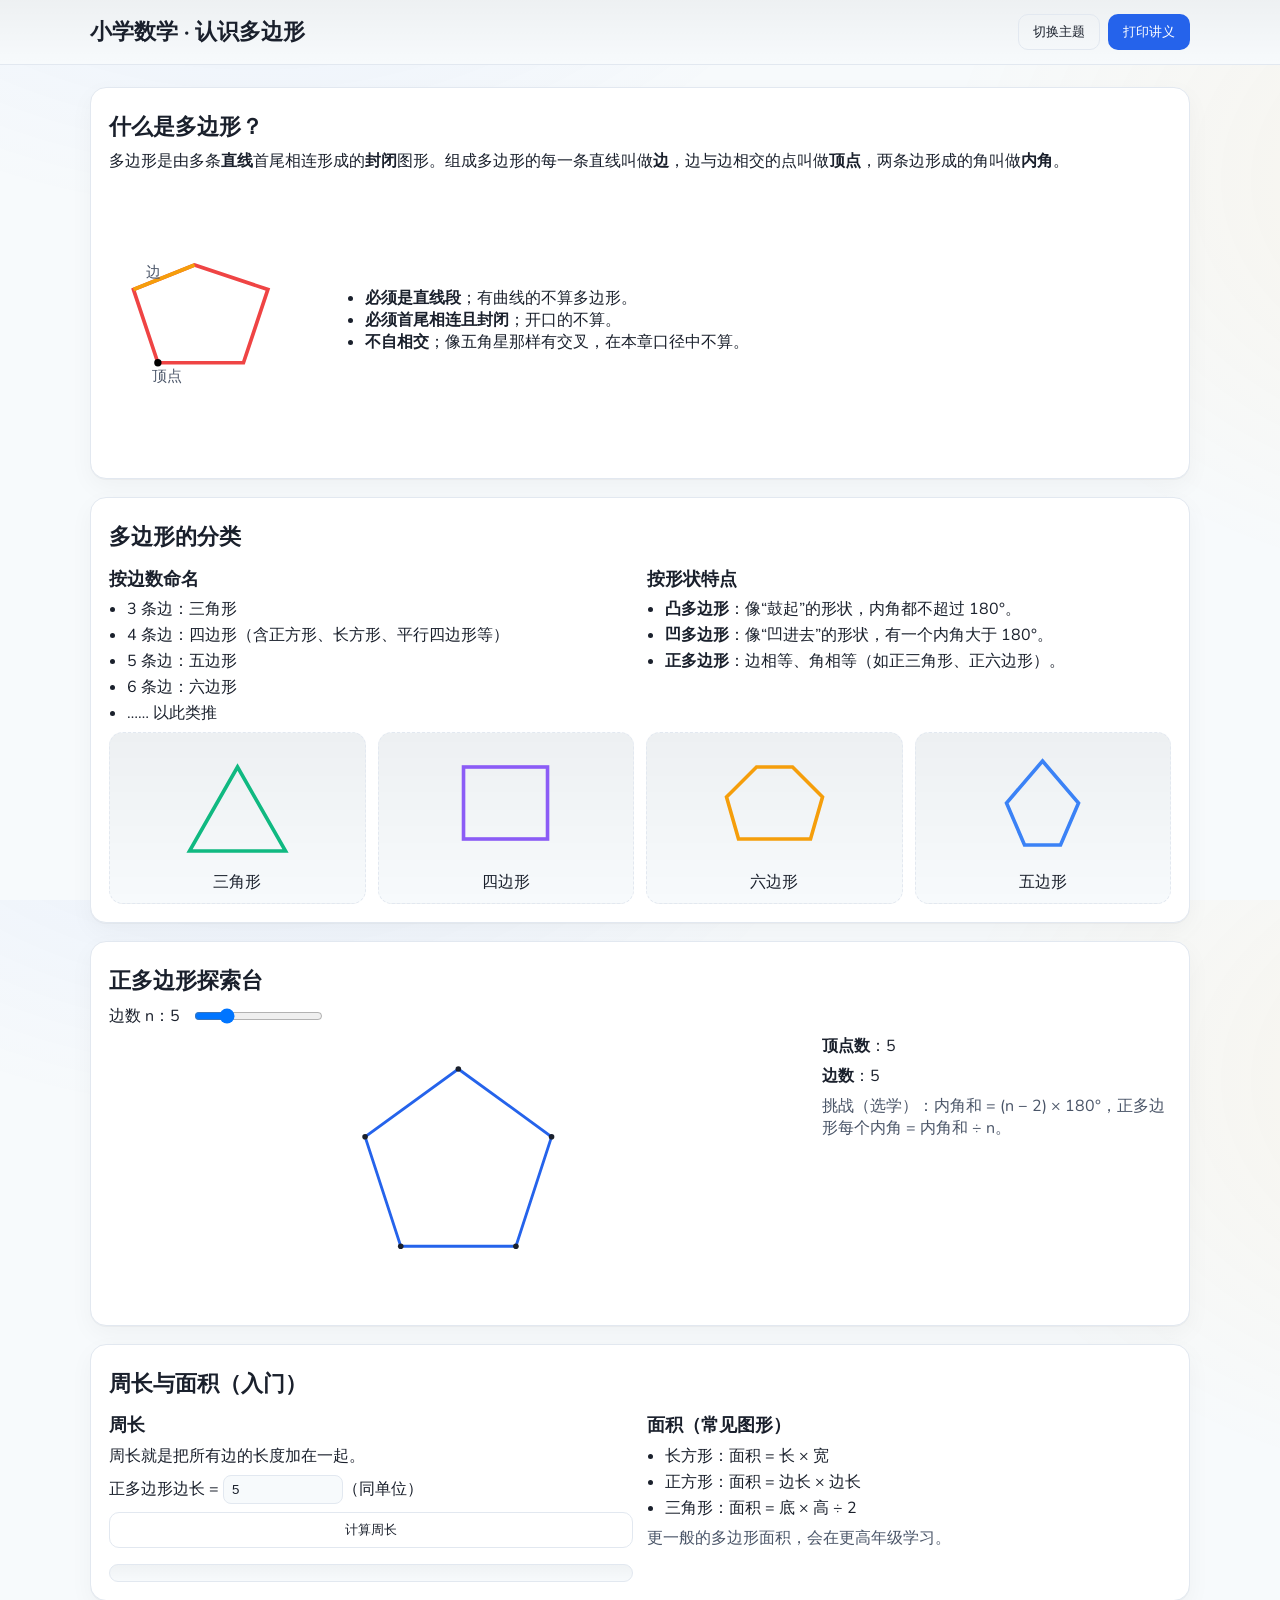
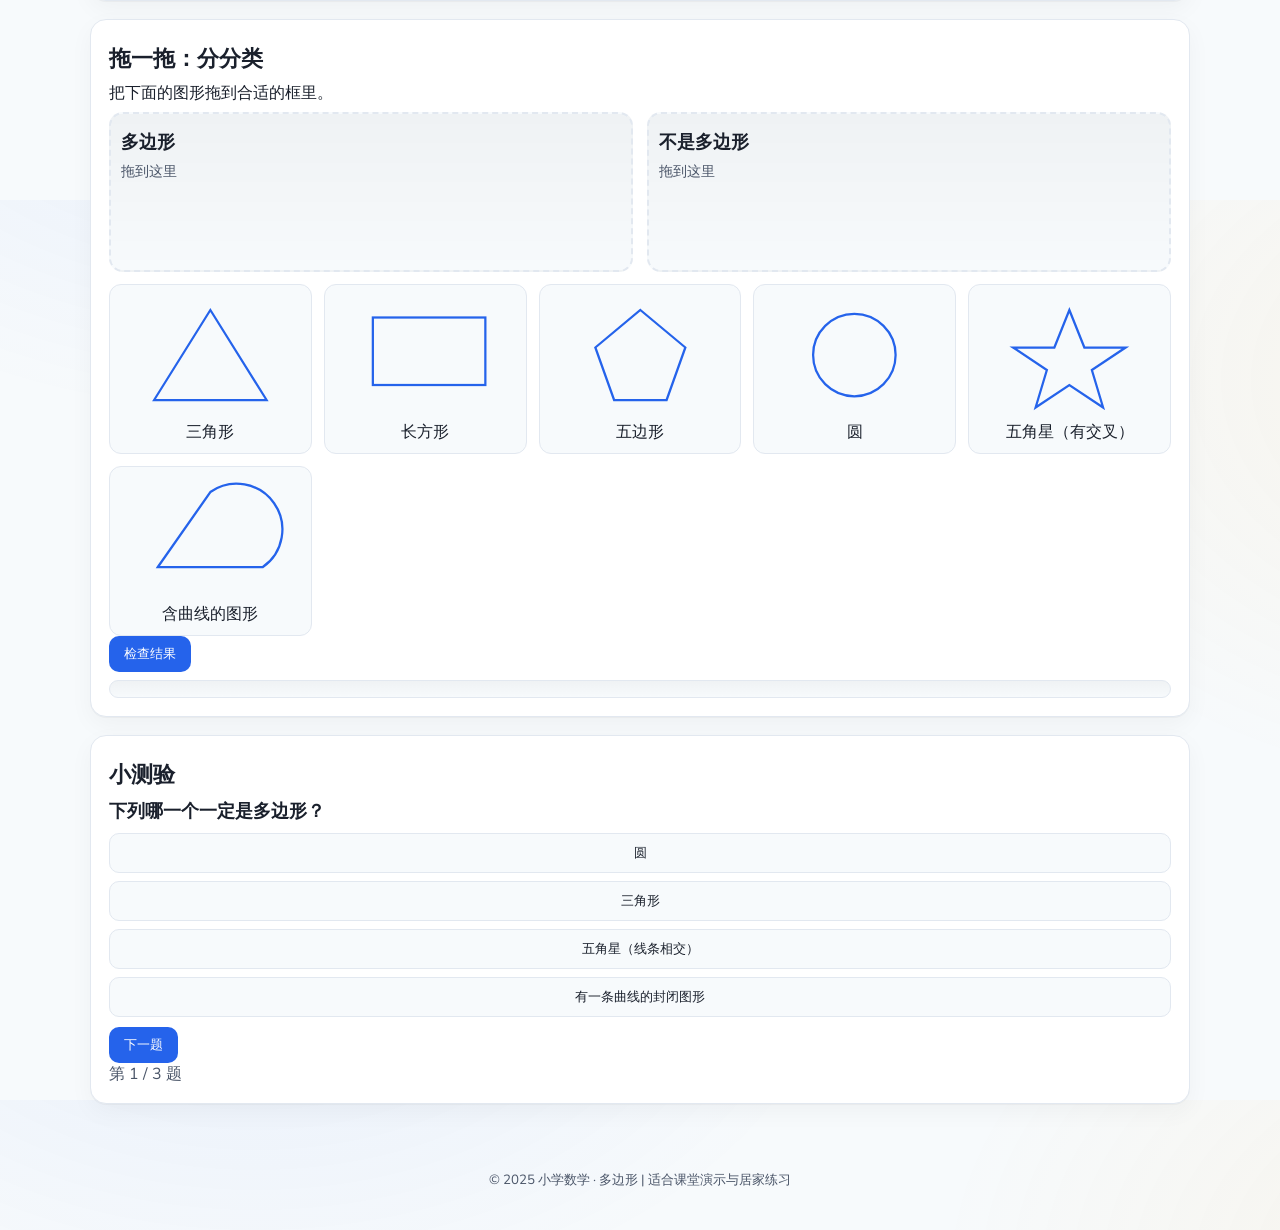
==== index.html @ 7cd8b854 "Create interactive web page for elementary math: Polygons lesson Co-authored-by: etinleo6 <etinleo6@" ====
<!DOCTYPE html>
<html lang="zh-CN">
  <head>
    <meta charset="utf-8" />
    <meta name="viewport" content="width=device-width, initial-scale=1" />
    <title>小学数学：认识多边形</title>
    <meta name="description" content="互动式小学数学‘多边形’教学网页：定义、分类、周长、正多边形、拖拽分类练习、小测验。" />
    <link rel="preconnect" href="https://fonts.googleapis.com">
    <link rel="preconnect" href="https://fonts.gstatic.com" crossorigin>
    <link href="https://fonts.googleapis.com/css2?family=Nunito:wght@400;600;800&display=swap" rel="stylesheet">
    <link rel="stylesheet" href="./styles.css" />
  </head>
  <body>
    <header class="site-header">
      <div class="container header-inner">
        <h1>小学数学 · 认识多边形</h1>
        <nav class="actions">
          <button id="toggle-theme" class="ghost">切换主题</button>
          <button id="print-handout" class="primary">打印讲义</button>
        </nav>
      </div>
    </header>

    <main class="container">
      <section id="intro" class="card">
        <h2>什么是多边形？</h2>
        <p>
          多边形是由多条<strong>直线</strong>首尾相连形成的<strong>封闭</strong>图形。组成多边形的每一条直线叫做<strong>边</strong>，边与边相交的点叫做<strong>顶点</strong>，两条边形成的角叫做<strong>内角</strong>。
        </p>
        <div class="inline-showcase">
          <svg viewBox="0 0 180 120" class="demo-svg" aria-label="标注边与顶点的五边形">
            <polygon points="40,95 20,35 70,15 130,35 110,95" class="poly a"/>
            <g class="labels">
              <circle cx="40" cy="95" r="3"/><text x="35" y="110">顶点</text>
              <line x1="20" y1="35" x2="70" y2="15" class="edge"/>
              <text x="30" y="25">边</text>
            </g>
          </svg>
          <ul>
            <li><strong>必须是直线段</strong>；有曲线的不算多边形。</li>
            <li><strong>必须首尾相连且封闭</strong>；开口的不算。</li>
            <li><strong>不自相交</strong>；像五角星那样有交叉，在本章口径中不算。</li>
          </ul>
        </div>
      </section>

      <section id="kinds" class="card">
        <h2>多边形的分类</h2>
        <div class="grid two">
          <div>
            <h3>按边数命名</h3>
            <ul class="tight">
              <li>3 条边：三角形</li>
              <li>4 条边：四边形（含正方形、长方形、平行四边形等）</li>
              <li>5 条边：五边形</li>
              <li>6 条边：六边形</li>
              <li>…… 以此类推</li>
            </ul>
          </div>
          <div>
            <h3>按形状特点</h3>
            <ul class="tight">
              <li><strong>凸多边形</strong>：像“鼓起”的形状，内角都不超过 180°。</li>
              <li><strong>凹多边形</strong>：像“凹进去”的形状，有一个内角大于 180°。</li>
              <li><strong>正多边形</strong>：边相等、角相等（如正三角形、正六边形）。</li>
            </ul>
          </div>
        </div>
        <div class="badge-row" aria-label="常见多边形示例">
          <div class="badge"><svg viewBox="0 0 100 100"><polygon class="poly b" points="10,90 90,90 50,20"/></svg><span>三角形</span></div>
          <div class="badge"><svg viewBox="0 0 100 100"><rect class="poly c" x="15" y="20" width="70" height="60"/></svg><span>四边形</span></div>
          <div class="badge"><svg viewBox="0 0 100 100"><polygon class="poly d" points="20,80 10,45 35,20 65,20 90,45 80,80"/></svg><span>六边形</span></div>
          <div class="badge"><svg viewBox="0 0 100 100"><polygon class="poly e" points="50,15 80,50 65,85 35,85 20,50"/></svg><span>五边形</span></div>
        </div>
      </section>

      <section id="regular" class="card">
        <h2>正多边形探索台</h2>
        <div class="controls">
          <label for="sides-range">边数 n：<span id="sides-value">5</span></label>
          <input id="sides-range" type="range" min="3" max="12" step="1" value="5" />
        </div>
        <div class="regular-lab">
          <svg id="regular-canvas" viewBox="0 0 400 300" aria-label="正多边形画布"></svg>
          <div class="facts">
            <p><strong>顶点数</strong>：<span id="facts-vertices">5</span></p>
            <p><strong>边数</strong>：<span id="facts-edges">5</span></p>
            <p class="muted">挑战（选学）：内角和 = (n − 2) × 180°，正多边形每个内角 = 内角和 ÷ n。</p>
          </div>
        </div>
      </section>

      <section id="perimeter" class="card">
        <h2>周长与面积（入门）</h2>
        <div class="grid two">
          <div>
            <h3>周长</h3>
            <p>周长就是把所有边的长度加在一起。</p>
            <div class="mini-ex">
              <label>正多边形边长 = <input id="len-input" type="number" min="1" value="5"/>（同单位）</label>
              <button id="calc-perimeter" class="ghost">计算周长</button>
              <div id="perimeter-result" class="result" aria-live="polite"></div>
            </div>
          </div>
          <div>
            <h3>面积（常见图形）</h3>
            <ul class="tight">
              <li>长方形：面积 = 长 × 宽</li>
              <li>正方形：面积 = 边长 × 边长</li>
              <li>三角形：面积 = 底 × 高 ÷ 2</li>
            </ul>
            <p class="muted">更一般的多边形面积，会在更高年级学习。</p>
          </div>
        </div>
      </section>

      <section id="classify" class="card">
        <h2>拖一拖：分分类</h2>
        <p>把下面的图形拖到合适的框里。</p>
        <div class="grid two">
          <div class="dropzone" data-type="polygon" aria-label="多边形">
            <h3>多边形</h3>
            <div class="drop-here">拖到这里</div>
          </div>
          <div class="dropzone" data-type="non-polygon" aria-label="不是多边形">
            <h3>不是多边形</h3>
            <div class="drop-here">拖到这里</div>
          </div>
        </div>
        <div id="cards" class="cards" aria-label="可拖拽的图形卡片"></div>
        <button id="check-classify" class="primary">检查结果</button>
        <div id="classify-feedback" class="result" aria-live="polite"></div>
      </section>

      <section id="quiz" class="card">
        <h2>小测验</h2>
        <div id="quiz-box" class="quiz-box">
          <div id="quiz-question" class="question"></div>
          <div id="quiz-options" class="options"></div>
          <div class="quiz-actions">
            <button id="quiz-next" class="primary" disabled>下一题</button>
            <div id="quiz-progress" class="muted"></div>
          </div>
        </div>
      </section>
    </main>

    <footer class="site-footer">
      <div class="container">
        <small>© 2025 小学数学 · 多边形 | 适合课堂演示与居家练习</small>
      </div>
    </footer>

    <script src="./script.js"></script>
  </body>
</html>
---- styles.css ----
/* Base and theme */
:root {
  --bg: #f7fafc;
  --fg: #1a202c;
  --muted: #4a5568;
  --primary: #2563eb;
  --primary-ink: #ffffff;
  --card: #ffffff;
  --border: #e2e8f0;
  --accent: #f59e0b;
  --good: #16a34a;
  --bad: #dc2626;
}

:root.dark {
  --bg: #0b1220;
  --fg: #e6edf3;
  --muted: #9aa4b2;
  --primary: #3b82f6;
  --primary-ink: #0b1220;
  --card: #0f172a;
  --border: #1f2937;
  --accent: #fbbf24;
  --good: #22c55e;
  --bad: #ef4444;
}

* { box-sizing: border-box; }
html, body { height: 100%; }
body {
  margin: 0;
  font-family: 'Nunito', system-ui, -apple-system, Segoe UI, Roboto, Arial, sans-serif;
  color: var(--fg);
  background: radial-gradient(1200px 800px at 20% -20%, rgba(37,99,235,.08), transparent 50%),
              radial-gradient(1000px 700px at 120% 20%, rgba(245,158,11,.08), transparent 60%),
              var(--bg);
}

.container {
  width: min(1100px, 92%);
  margin: 0 auto;
}

.site-header {
  position: sticky; top: 0; z-index: 20;
  background: linear-gradient(180deg, rgba(0,0,0,.04), transparent), var(--bg);
  border-bottom: 1px solid var(--border);
}
.header-inner { display: flex; align-items: center; justify-content: space-between; padding: 14px 0; }
.header-inner h1 { margin: 0; font-size: 22px; }
.actions { display: flex; gap: 8px; }

button {
  appearance: none; border: 1px solid var(--border); background: var(--card);
  color: var(--fg); padding: 8px 14px; border-radius: 10px; cursor: pointer;
  transition: transform .05s ease, background .2s ease, border-color .2s ease;
}
button:hover { transform: translateY(-1px); }
button.primary { background: var(--primary); color: var(--primary-ink); border-color: transparent; }
button.ghost { background: transparent; }

main { padding: 22px 0 40px; display: grid; gap: 18px; }
.card {
  background: var(--card); border: 1px solid var(--border); border-radius: 16px; padding: 18px;
  box-shadow: 0 1px 0 rgba(0,0,0,.03), 0 8px 24px rgba(0,0,0,.04);
}

.grid.two { display: grid; grid-template-columns: repeat(2, minmax(0, 1fr)); gap: 14px; }
@media (max-width: 800px) { .grid.two { grid-template-columns: 1fr; } }

.inline-showcase { display: grid; grid-template-columns: 220px 1fr; gap: 16px; align-items: center; }
@media (max-width: 700px) { .inline-showcase { grid-template-columns: 1fr; } }

.badge-row { display: grid; grid-template-columns: repeat(auto-fit, minmax(160px, 1fr)); gap: 12px; }
.badge { display: grid; place-items: center; gap: 8px; background: linear-gradient(180deg, rgba(0,0,0,.04), transparent), var(--bg); border: 1px dashed var(--border); border-radius: 14px; padding: 10px; }
.badge svg { width: 90%; height: 120px; }

/* Typography */
h1, h2, h3 { line-height: 1.2; }
h2 { margin: 8px 0 10px; font-size: 22px; }
h3 { margin: 8px 0 8px; font-size: 18px; }
p { margin: 8px 0; }
ul { margin: 8px 0; padding-left: 20px; }
ul.tight { padding-left: 18px; }
ul.tight li { margin: 4px 0; }
.muted { color: var(--muted); }
.result { margin-top: 8px; padding: 8px 12px; border-radius: 10px; background: linear-gradient(180deg, rgba(0,0,0,.03), transparent), var(--bg); border: 1px solid var(--border); }

/* SVG styling */
.demo-svg, #regular-canvas { width: 100%; height: 280px; }
.poly { fill: none; stroke: var(--primary); stroke-width: 3; }
.poly.a { stroke: #ef4444; }
.poly.b { stroke: #10b981; }
.poly.c { stroke: #8b5cf6; }
.poly.d { stroke: #f59e0b; }
.poly.e { stroke: #3b82f6; }
.labels text { font-size: 12px; fill: var(--muted); }
.edge { stroke: var(--accent); stroke-width: 3; }

.regular-lab { display: grid; grid-template-columns: 2fr 1fr; gap: 14px; }
@media (max-width: 900px) { .regular-lab { grid-template-columns: 1fr; } }
.controls { display: flex; align-items: center; gap: 12px; }

/* Perimeter mini exercise */
.mini-ex { display: grid; gap: 8px; }
.mini-ex input { width: 120px; padding: 6px 8px; border-radius: 8px; border: 1px solid var(--border); background: var(--bg); color: var(--fg); }

/* Drag & drop */
.cards { display: grid; grid-template-columns: repeat(auto-fit, minmax(180px, 1fr)); gap: 12px; margin-top: 12px; }
.card-item { background: var(--bg); border: 1px solid var(--border); border-radius: 12px; padding: 10px; display: grid; place-items: center; gap: 6px; cursor: grab; }
.card-item.dragging { opacity: .6; }
.card-item svg { width: 90%; height: 120px; }
.dropzone { min-height: 160px; border: 2px dashed var(--border); border-radius: 14px; padding: 10px; background: linear-gradient(180deg, rgba(0,0,0,.03), transparent), var(--bg); }
.dropzone.over { border-color: var(--primary); background: rgba(37,99,235,.08); }
.drop-here { color: var(--muted); font-size: 14px; }

/* Quiz */
.quiz-box { display: grid; gap: 10px; }
.question { font-size: 18px; font-weight: 700; }
.options { display: grid; gap: 8px; }
.option { padding: 10px; border-radius: 10px; border: 1px solid var(--border); background: var(--bg); cursor: pointer; }
.option.correct { border-color: rgba(34,197,94,.8); background: rgba(34,197,94,.08); }
.option.wrong { border-color: rgba(239,68,68,.8); background: rgba(239,68,68,.08); }

/* Footer */
.site-footer { padding: 24px 0 40px; text-align: center; color: var(--muted); }

/* Print handout */
@media print {
  :root { --bg: #ffffff; --fg: #000; --card: #fff; --border: #ddd; }
  .site-header, #classify, #quiz, .actions, #toggle-theme, #print-handout, .badge-row { display: none !important; }
  body { background: #fff; }
  .card { box-shadow: none; border: 1px solid #ddd; }
}
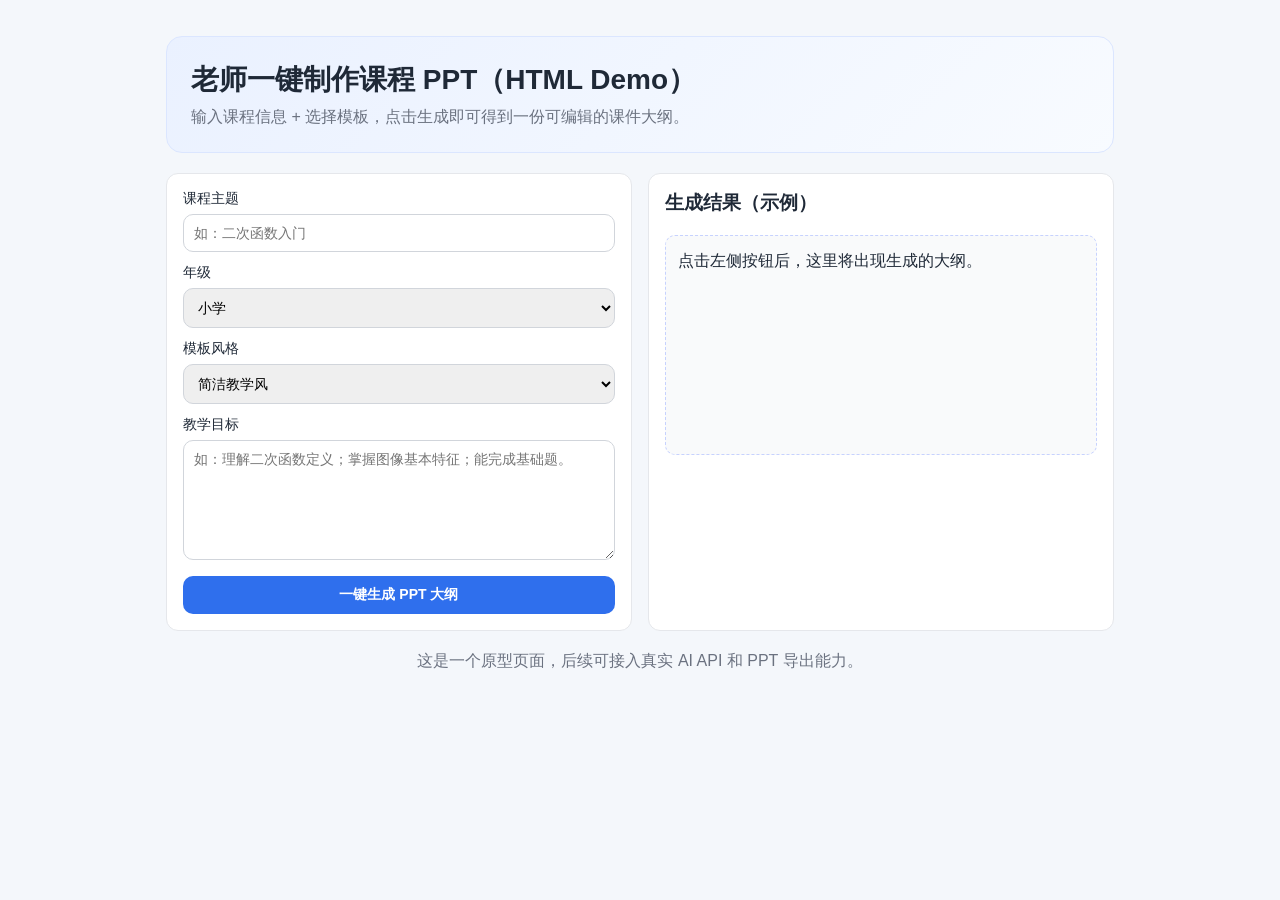
==== commit 45a83179: "feat: add HTML demo for one-click lesson PPT generator" ====
--- a/index.html
+++ b/index.html
@@ -1,156 +1,170 @@
-<!DOCTYPE html>
+<!doctype html>
 <html lang="zh-CN">
   <head>
-    <meta charset="utf-8" />
-    <meta name="viewport" content="width=device-width, initial-scale=1" />
-    <title>小学数学：认识多边形</title>
-    <meta name="description" content="互动式小学数学‘多边形’教学网页：定义、分类、周长、正多边形、拖拽分类练习、小测验。" />
-    <link rel="preconnect" href="https://fonts.googleapis.com">
-    <link rel="preconnect" href="https://fonts.gstatic.com" crossorigin>
-    <link href="https://fonts.googleapis.com/css2?family=Nunito:wght@400;600;800&display=swap" rel="stylesheet">
-    <link rel="stylesheet" href="./styles.css" />
+    <meta charset="UTF-8" />
+    <meta name="viewport" content="width=device-width, initial-scale=1.0" />
+    <title>教师一键制作课程 PPT（Demo）</title>
+    <style>
+      :root {
+        --bg: #f4f7fb;
+        --card: #ffffff;
+        --primary: #2f6fed;
+        --text: #1f2937;
+        --muted: #6b7280;
+      }
+
+      * {
+        box-sizing: border-box;
+      }
+
+      body {
+        margin: 0;
+        font-family: "PingFang SC", "Microsoft YaHei", Arial, sans-serif;
+        background: var(--bg);
+        color: var(--text);
+      }
+
+      .container {
+        max-width: 980px;
+        margin: 36px auto;
+        padding: 0 16px;
+      }
+
+      .hero {
+        background: linear-gradient(135deg, #eaf1ff, #f8fbff);
+        border: 1px solid #dbe6ff;
+        border-radius: 16px;
+        padding: 24px;
+        margin-bottom: 20px;
+      }
+
+      .hero h1 {
+        margin: 0 0 8px;
+        font-size: 28px;
+      }
+
+      .hero p {
+        margin: 0;
+        color: var(--muted);
+      }
+
+      .grid {
+        display: grid;
+        grid-template-columns: repeat(auto-fit, minmax(260px, 1fr));
+        gap: 16px;
+      }
+
+      .card {
+        background: var(--card);
+        border-radius: 12px;
+        border: 1px solid #e5e7eb;
+        padding: 16px;
+      }
+
+      label {
+        display: block;
+        font-size: 14px;
+        margin-bottom: 6px;
+      }
+
+      input,
+      select,
+      textarea,
+      button {
+        width: 100%;
+        font-size: 14px;
+        border-radius: 10px;
+        border: 1px solid #d1d5db;
+        padding: 10px;
+      }
+
+      textarea {
+        min-height: 120px;
+        resize: vertical;
+      }
+
+      button {
+        background: var(--primary);
+        color: white;
+        border: none;
+        cursor: pointer;
+        font-weight: 600;
+      }
+
+      button:hover {
+        filter: brightness(0.95);
+      }
+
+      .result {
+        white-space: pre-wrap;
+        background: #f9fafb;
+        border: 1px dashed #c7d2fe;
+        border-radius: 10px;
+        padding: 12px;
+        min-height: 220px;
+        line-height: 1.6;
+      }
+
+      .footer {
+        text-align: center;
+        color: var(--muted);
+        margin-top: 20px;
+      }
+    </style>
   </head>
   <body>
-    <header class="site-header">
-      <div class="container header-inner">
-        <h1>小学数学 · 认识多边形</h1>
-        <nav class="actions">
-          <button id="toggle-theme" class="ghost">切换主题</button>
-          <button id="print-handout" class="primary">打印讲义</button>
-        </nav>
-      </div>
-    </header>
-
     <main class="container">
-      <section id="intro" class="card">
-        <h2>什么是多边形？</h2>
-        <p>
-          多边形是由多条<strong>直线</strong>首尾相连形成的<strong>封闭</strong>图形。组成多边形的每一条直线叫做<strong>边</strong>，边与边相交的点叫做<strong>顶点</strong>，两条边形成的角叫做<strong>内角</strong>。
-        </p>
-        <div class="inline-showcase">
-          <svg viewBox="0 0 180 120" class="demo-svg" aria-label="标注边与顶点的五边形">
-            <polygon points="40,95 20,35 70,15 130,35 110,95" class="poly a"/>
-            <g class="labels">
-              <circle cx="40" cy="95" r="3"/><text x="35" y="110">顶点</text>
-              <line x1="20" y1="35" x2="70" y2="15" class="edge"/>
-              <text x="30" y="25">边</text>
-            </g>
-          </svg>
-          <ul>
-            <li><strong>必须是直线段</strong>；有曲线的不算多边形。</li>
-            <li><strong>必须首尾相连且封闭</strong>；开口的不算。</li>
-            <li><strong>不自相交</strong>；像五角星那样有交叉，在本章口径中不算。</li>
-          </ul>
-        </div>
+      <section class="hero">
+        <h1>老师一键制作课程 PPT（HTML Demo）</h1>
+        <p>输入课程信息 + 选择模板，点击生成即可得到一份可编辑的课件大纲。</p>
       </section>
 
-      <section id="kinds" class="card">
-        <h2>多边形的分类</h2>
-        <div class="grid two">
-          <div>
-            <h3>按边数命名</h3>
-            <ul class="tight">
-              <li>3 条边：三角形</li>
-              <li>4 条边：四边形（含正方形、长方形、平行四边形等）</li>
-              <li>5 条边：五边形</li>
-              <li>6 条边：六边形</li>
-              <li>…… 以此类推</li>
-            </ul>
-          </div>
-          <div>
-            <h3>按形状特点</h3>
-            <ul class="tight">
-              <li><strong>凸多边形</strong>：像“鼓起”的形状，内角都不超过 180°。</li>
-              <li><strong>凹多边形</strong>：像“凹进去”的形状，有一个内角大于 180°。</li>
-              <li><strong>正多边形</strong>：边相等、角相等（如正三角形、正六边形）。</li>
-            </ul>
-          </div>
-        </div>
-        <div class="badge-row" aria-label="常见多边形示例">
-          <div class="badge"><svg viewBox="0 0 100 100"><polygon class="poly b" points="10,90 90,90 50,20"/></svg><span>三角形</span></div>
-          <div class="badge"><svg viewBox="0 0 100 100"><rect class="poly c" x="15" y="20" width="70" height="60"/></svg><span>四边形</span></div>
-          <div class="badge"><svg viewBox="0 0 100 100"><polygon class="poly d" points="20,80 10,45 35,20 65,20 90,45 80,80"/></svg><span>六边形</span></div>
-          <div class="badge"><svg viewBox="0 0 100 100"><polygon class="poly e" points="50,15 80,50 65,85 35,85 20,50"/></svg><span>五边形</span></div>
-        </div>
+      <section class="grid">
+        <article class="card">
+          <label for="subject">课程主题</label>
+          <input id="subject" placeholder="如：二次函数入门" />
+
+          <label for="grade" style="margin-top: 12px">年级</label>
+          <select id="grade">
+            <option>小学</option>
+            <option>初中</option>
+            <option>高中</option>
+          </select>
+
+          <label for="template" style="margin-top: 12px">模板风格</label>
+          <select id="template">
+            <option>简洁教学风</option>
+            <option>活泼互动风</option>
+            <option>学术汇报风</option>
+          </select>
+
+          <label for="goals" style="margin-top: 12px">教学目标</label>
+          <textarea id="goals" placeholder="如：理解二次函数定义；掌握图像基本特征；能完成基础题。"></textarea>
+
+          <button id="generate" style="margin-top: 12px">一键生成 PPT 大纲</button>
+        </article>
+
+        <article class="card">
+          <h3 style="margin-top: 0">生成结果（示例）</h3>
+          <div id="result" class="result">点击左侧按钮后，这里将出现生成的大纲。</div>
+        </article>
       </section>
 
-      <section id="regular" class="card">
-        <h2>正多边形探索台</h2>
-        <div class="controls">
-          <label for="sides-range">边数 n：<span id="sides-value">5</span></label>
-          <input id="sides-range" type="range" min="3" max="12" step="1" value="5" />
-        </div>
-        <div class="regular-lab">
-          <svg id="regular-canvas" viewBox="0 0 400 300" aria-label="正多边形画布"></svg>
-          <div class="facts">
-            <p><strong>顶点数</strong>：<span id="facts-vertices">5</span></p>
-            <p><strong>边数</strong>：<span id="facts-edges">5</span></p>
-            <p class="muted">挑战（选学）：内角和 = (n − 2) × 180°，正多边形每个内角 = 内角和 ÷ n。</p>
-          </div>
-        </div>
-      </section>
-
-      <section id="perimeter" class="card">
-        <h2>周长与面积（入门）</h2>
-        <div class="grid two">
-          <div>
-            <h3>周长</h3>
-            <p>周长就是把所有边的长度加在一起。</p>
-            <div class="mini-ex">
-              <label>正多边形边长 = <input id="len-input" type="number" min="1" value="5"/>（同单位）</label>
-              <button id="calc-perimeter" class="ghost">计算周长</button>
-              <div id="perimeter-result" class="result" aria-live="polite"></div>
-            </div>
-          </div>
-          <div>
-            <h3>面积（常见图形）</h3>
-            <ul class="tight">
-              <li>长方形：面积 = 长 × 宽</li>
-              <li>正方形：面积 = 边长 × 边长</li>
-              <li>三角形：面积 = 底 × 高 ÷ 2</li>
-            </ul>
-            <p class="muted">更一般的多边形面积，会在更高年级学习。</p>
-          </div>
-        </div>
-      </section>
-
-      <section id="classify" class="card">
-        <h2>拖一拖：分分类</h2>
-        <p>把下面的图形拖到合适的框里。</p>
-        <div class="grid two">
-          <div class="dropzone" data-type="polygon" aria-label="多边形">
-            <h3>多边形</h3>
-            <div class="drop-here">拖到这里</div>
-          </div>
-          <div class="dropzone" data-type="non-polygon" aria-label="不是多边形">
-            <h3>不是多边形</h3>
-            <div class="drop-here">拖到这里</div>
-          </div>
-        </div>
-        <div id="cards" class="cards" aria-label="可拖拽的图形卡片"></div>
-        <button id="check-classify" class="primary">检查结果</button>
-        <div id="classify-feedback" class="result" aria-live="polite"></div>
-      </section>
-
-      <section id="quiz" class="card">
-        <h2>小测验</h2>
-        <div id="quiz-box" class="quiz-box">
-          <div id="quiz-question" class="question"></div>
-          <div id="quiz-options" class="options"></div>
-          <div class="quiz-actions">
-            <button id="quiz-next" class="primary" disabled>下一题</button>
-            <div id="quiz-progress" class="muted"></div>
-          </div>
-        </div>
-      </section>
+      <p class="footer">这是一个原型页面，后续可接入真实 AI API 和 PPT 导出能力。</p>
     </main>
 
-    <footer class="site-footer">
-      <div class="container">
-        <small>© 2025 小学数学 · 多边形 | 适合课堂演示与居家练习</small>
-      </div>
-    </footer>
+    <script>
+      const generateBtn = document.getElementById("generate");
+      const result = document.getElementById("result");
 
-    <script src="./script.js"></script>
+      generateBtn.addEventListener("click", () => {
+        const subject = document.getElementById("subject").value.trim() || "未填写主题";
+        const grade = document.getElementById("grade").value;
+        const template = document.getElementById("template").value;
+        const goals = document.getElementById("goals").value.trim() || "（未填写）";
+
+        result.textContent = `【课程信息】\n主题：${subject}\n年级：${grade}\n模板：${template}\n教学目标：${goals}\n\n【AI 生成课件大纲（Demo）】\n1. 导入：生活场景引入主题\n2. 新知讲解：核心概念 + 示例\n3. 课堂练习：由浅入深 3 道题\n4. 课堂总结：知识回顾 + 易错点\n5. 课后作业：分层作业建议\n\n提示：此页面目前使用本地模拟生成，后续可替换为真实 AI 输出。`;
+      });
+    </script>
   </body>
-</html>+</html>
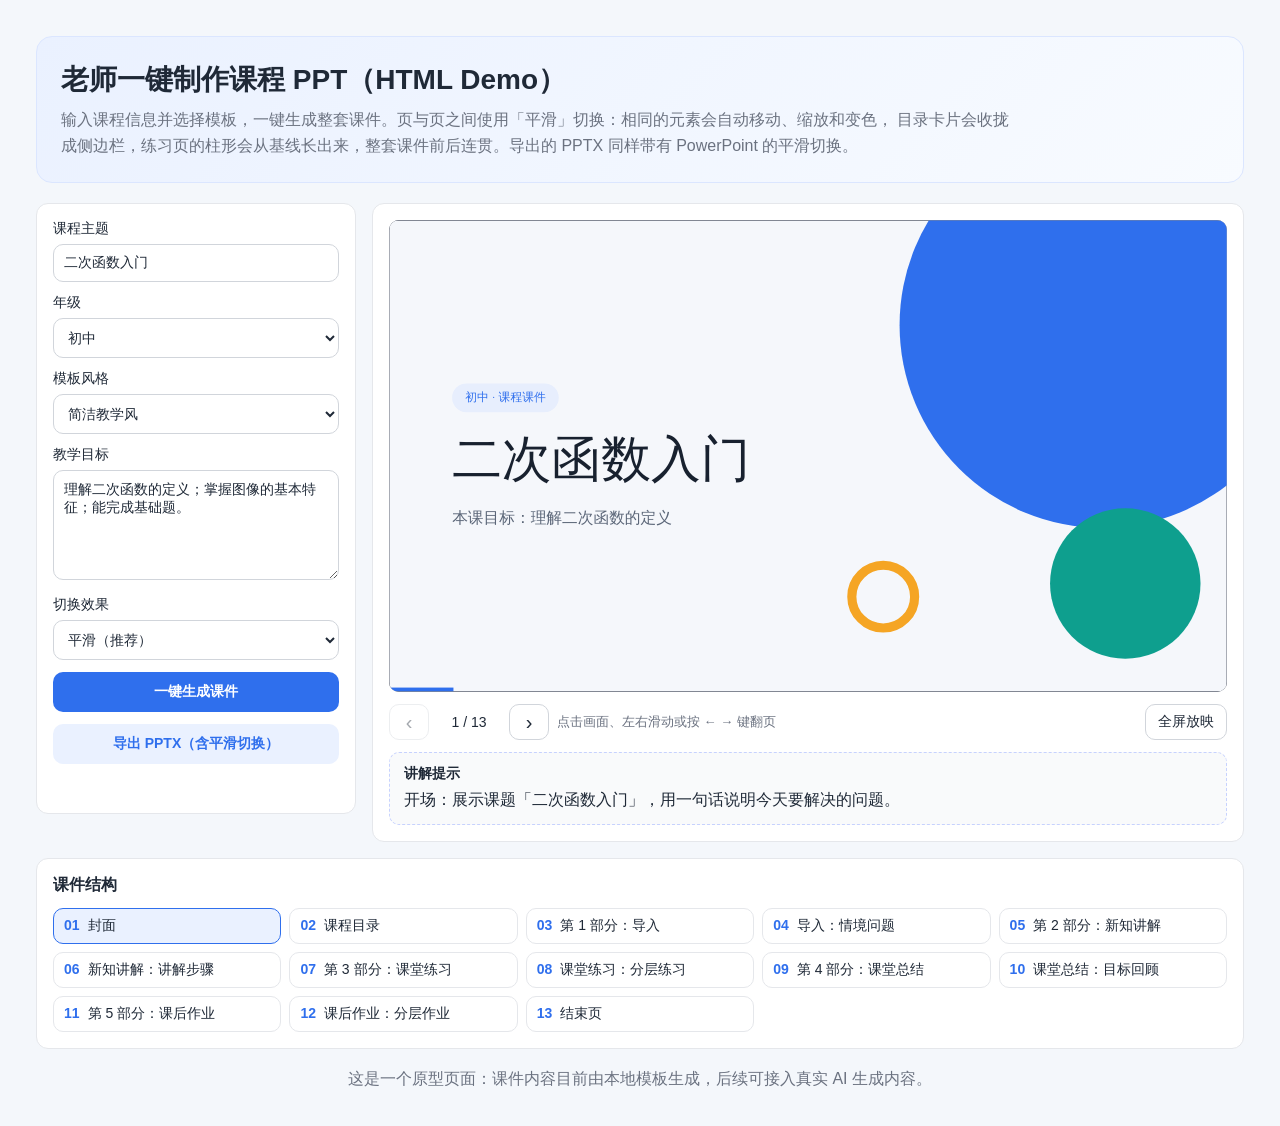
==== commit 67ddee2a: "feat: add morph (平滑) transitions and PPTX export to the deck generator - js/morph.js: MorphDeck engi" ====
--- a/index.html
+++ b/index.html
@@ -11,6 +11,10 @@
         --primary: #2f6fed;
         --text: #1f2937;
         --muted: #6b7280;
+        --line: #e5e7eb;
+        --field-line: #d1d5db;
+        --soft: #eaf1ff;
+        --focus: rgba(47, 111, 237, 0.45);
       }
 
       * {
@@ -25,7 +29,7 @@
       }
 
       .container {
-        max-width: 980px;
+        max-width: 1240px;
         margin: 36px auto;
         padding: 0 16px;
       }
@@ -46,19 +50,33 @@
       .hero p {
         margin: 0;
         color: var(--muted);
-      }
-
-      .grid {
+        line-height: 1.6;
+        max-width: 60em;
+      }
+
+      .layout {
         display: grid;
-        grid-template-columns: repeat(auto-fit, minmax(260px, 1fr));
+        grid-template-columns: minmax(260px, 320px) minmax(0, 1fr);
         gap: 16px;
+        align-items: start;
       }
 
       .card {
         background: var(--card);
         border-radius: 12px;
-        border: 1px solid #e5e7eb;
+        border: 1px solid var(--line);
         padding: 16px;
+      }
+
+      .card h3 {
+        margin: 0 0 12px;
+        font-size: 16px;
+      }
+
+      .form {
+        display: flex;
+        flex-direction: column;
+        gap: 12px;
       }
 
       label {
@@ -67,48 +85,262 @@
         margin-bottom: 6px;
       }
 
-      input,
-      select,
-      textarea,
-      button {
+      .field input,
+      .field select,
+      .field textarea {
         width: 100%;
-        font-size: 14px;
-        border-radius: 10px;
-        border: 1px solid #d1d5db;
+        font: inherit;
+        font-size: 14px;
+        color: inherit;
+        background: #fff;
+        border-radius: 10px;
+        border: 1px solid var(--field-line);
         padding: 10px;
       }
 
-      textarea {
-        min-height: 120px;
+      .field textarea {
+        min-height: 110px;
         resize: vertical;
       }
 
-      button {
+      .btn {
+        width: 100%;
+        font: inherit;
+        font-size: 14px;
+        font-weight: 600;
+        border-radius: 10px;
+        border: none;
+        padding: 11px 10px;
         background: var(--primary);
-        color: white;
-        border: none;
+        color: #fff;
         cursor: pointer;
-        font-weight: 600;
-      }
-
-      button:hover {
+      }
+
+      .btn:hover {
         filter: brightness(0.95);
       }
 
-      .result {
-        white-space: pre-wrap;
+      .btn.secondary {
+        background: var(--soft);
+        color: var(--primary);
+      }
+
+      .btn:disabled {
+        opacity: 0.6;
+        cursor: progress;
+      }
+
+      button:focus-visible,
+      input:focus-visible,
+      select:focus-visible,
+      textarea:focus-visible,
+      .deck-viewport:focus-visible {
+        outline: 3px solid var(--focus);
+        outline-offset: 2px;
+      }
+
+      .status {
+        margin: 0;
+        min-height: 1.6em;
+        font-size: 13px;
+        line-height: 1.6;
+        color: var(--muted);
+      }
+
+      .player {
+        display: flex;
+        flex-direction: column;
+        gap: 12px;
+      }
+
+      /* ---------- 课件播放器 ---------- */
+
+      .deck-viewport {
+        position: relative;
+        width: 100%;
+        aspect-ratio: 16 / 9;
+        overflow: hidden;
+        border-radius: 10px;
+        background: #0f172a;
+        cursor: pointer;
+        touch-action: pan-y;
+        user-select: none;
+        -webkit-user-select: none;
+      }
+
+      .deck-viewport:fullscreen {
+        border-radius: 0;
+        background: #000;
+      }
+
+      .deck-stage {
+        position: absolute;
+        left: 50%;
+        top: 50%;
+        width: 1280px;
+        height: 720px;
+        overflow: hidden;
+        transform-origin: 50% 50%;
+        font-family: "PingFang SC", "Microsoft YaHei", "Noto Sans SC", "Source Han Sans SC", "WenQuanYi Zen Hei",
+          sans-serif;
+        -webkit-font-smoothing: antialiased;
+      }
+
+      .slide {
+        position: absolute;
+        inset: 0;
+        display: none;
+      }
+
+      /* 切换时两页同时显示；页面本身不设 z-index，前后层次由 morph.js 逐个元素排定 */
+      .slide.is-active,
+      .slide.is-leaving {
+        display: block;
+      }
+
+      .m {
+        position: absolute;
+        display: flex;
+        flex-direction: column;
+        border: 0 solid transparent;
+        overflow-wrap: break-word;
+      }
+
+      .m p {
+        margin: 0;
+      }
+
+      .m p + p {
+        margin-top: 0.35em;
+      }
+
+      .m .bullet {
+        position: relative;
+        padding-left: 1em;
+      }
+
+      .m .bullet::before {
+        content: "•";
+        position: absolute;
+        left: 0;
+      }
+
+      .controls {
+        display: flex;
+        align-items: center;
+        flex-wrap: wrap;
+        gap: 8px;
+      }
+
+      .nav-btn {
+        width: 40px;
+        height: 36px;
+        border-radius: 10px;
+        border: 1px solid var(--field-line);
+        background: #fff;
+        color: var(--text);
+        font-size: 20px;
+        line-height: 1;
+        cursor: pointer;
+      }
+
+      .nav-btn:disabled {
+        opacity: 0.4;
+        cursor: default;
+      }
+
+      .counter {
+        min-width: 64px;
+        text-align: center;
+        font-size: 14px;
+        font-variant-numeric: tabular-nums;
+      }
+
+      .hint {
+        flex: 1;
+        min-width: 12em;
+        font-size: 13px;
+        color: var(--muted);
+      }
+
+      .text-btn {
+        border: 1px solid var(--field-line);
+        background: #fff;
+        color: var(--text);
+        border-radius: 10px;
+        padding: 8px 12px;
+        font: inherit;
+        font-size: 14px;
+        cursor: pointer;
+      }
+
+      .notes {
         background: #f9fafb;
         border: 1px dashed #c7d2fe;
         border-radius: 10px;
-        padding: 12px;
-        min-height: 220px;
+        padding: 12px 14px;
+      }
+
+      .notes h3 {
+        margin: 0 0 4px;
+        font-size: 14px;
+      }
+
+      .notes p {
+        margin: 0;
         line-height: 1.6;
+      }
+
+      .outline {
+        margin-top: 16px;
+      }
+
+      .slide-list {
+        list-style: none;
+        margin: 0;
+        padding: 0;
+        display: grid;
+        grid-template-columns: repeat(auto-fill, minmax(220px, 1fr));
+        gap: 8px;
+      }
+
+      .slide-list button {
+        display: flex;
+        align-items: baseline;
+        gap: 8px;
+        width: 100%;
+        text-align: left;
+        border: 1px solid var(--line);
+        background: #fff;
+        color: var(--text);
+        border-radius: 10px;
+        padding: 8px 10px;
+        font: inherit;
+        font-size: 14px;
+        cursor: pointer;
+      }
+
+      .slide-list button[aria-current="true"] {
+        border-color: var(--primary);
+        background: var(--soft);
+      }
+
+      .slide-list .no {
+        color: var(--primary);
+        font-weight: 600;
+        font-variant-numeric: tabular-nums;
       }
 
       .footer {
         text-align: center;
         color: var(--muted);
         margin-top: 20px;
+      }
+
+      @media (max-width: 860px) {
+        .layout {
+          grid-template-columns: minmax(0, 1fr);
+        }
       }
     </style>
   </head>
@@ -116,55 +348,199 @@
     <main class="container">
       <section class="hero">
         <h1>老师一键制作课程 PPT（HTML Demo）</h1>
-        <p>输入课程信息 + 选择模板，点击生成即可得到一份可编辑的课件大纲。</p>
+        <p>
+          输入课程信息并选择模板，一键生成整套课件。页与页之间使用「平滑」切换：相同的元素会自动移动、缩放和变色，
+          目录卡片会收拢成侧边栏，练习页的柱形会从基线长出来，整套课件前后连贯。导出的 PPTX 同样带有 PowerPoint 的平滑切换。
+        </p>
       </section>
 
-      <section class="grid">
-        <article class="card">
-          <label for="subject">课程主题</label>
-          <input id="subject" placeholder="如：二次函数入门" />
-
-          <label for="grade" style="margin-top: 12px">年级</label>
-          <select id="grade">
-            <option>小学</option>
-            <option>初中</option>
-            <option>高中</option>
-          </select>
-
-          <label for="template" style="margin-top: 12px">模板风格</label>
-          <select id="template">
-            <option>简洁教学风</option>
-            <option>活泼互动风</option>
-            <option>学术汇报风</option>
-          </select>
-
-          <label for="goals" style="margin-top: 12px">教学目标</label>
-          <textarea id="goals" placeholder="如：理解二次函数定义；掌握图像基本特征；能完成基础题。"></textarea>
-
-          <button id="generate" style="margin-top: 12px">一键生成 PPT 大纲</button>
-        </article>
-
-        <article class="card">
-          <h3 style="margin-top: 0">生成结果（示例）</h3>
-          <div id="result" class="result">点击左侧按钮后，这里将出现生成的大纲。</div>
+      <section class="layout">
+        <form class="card form" id="course-form">
+          <div class="field">
+            <label for="subject">课程主题</label>
+            <input id="subject" value="二次函数入门" placeholder="如：二次函数入门" maxlength="40" />
+          </div>
+
+          <div class="field">
+            <label for="grade">年级</label>
+            <select id="grade">
+              <option>小学</option>
+              <option selected>初中</option>
+              <option>高中</option>
+            </select>
+          </div>
+
+          <div class="field">
+            <label for="template">模板风格</label>
+            <select id="template">
+              <option>简洁教学风</option>
+              <option>活泼互动风</option>
+              <option>学术汇报风</option>
+            </select>
+          </div>
+
+          <div class="field">
+            <label for="goals">教学目标</label>
+            <textarea id="goals" placeholder="如：理解二次函数定义；掌握图像基本特征；能完成基础题。">理解二次函数的定义；掌握图像的基本特征；能完成基础题。</textarea>
+          </div>
+
+          <div class="field">
+            <label for="transition">切换效果</label>
+            <select id="transition">
+              <option value="morph">平滑（推荐）</option>
+              <option value="fade">淡入淡出</option>
+              <option value="none">无切换效果</option>
+            </select>
+          </div>
+
+          <button class="btn" id="generate" type="submit">一键生成课件</button>
+          <button class="btn secondary" id="export" type="button">导出 PPTX（含平滑切换）</button>
+          <p class="status" id="export-status" role="status" aria-live="polite"></p>
+        </form>
+
+        <article class="card player">
+          <div
+            class="deck-viewport"
+            id="viewport"
+            tabindex="0"
+            role="region"
+            aria-roledescription="幻灯片"
+            aria-label="课件预览，按左右方向键翻页"
+          >
+            <div class="deck-stage" id="stage"></div>
+          </div>
+
+          <div class="controls">
+            <button class="nav-btn" id="prev" type="button" aria-label="上一页">‹</button>
+            <span class="counter" id="counter" aria-live="polite"></span>
+            <button class="nav-btn" id="next" type="button" aria-label="下一页">›</button>
+            <span class="hint">点击画面、左右滑动或按 ← → 键翻页</span>
+            <button class="text-btn" id="fullscreen" type="button">全屏放映</button>
+          </div>
+
+          <div class="notes">
+            <h3>讲解提示</h3>
+            <p id="notes"></p>
+          </div>
         </article>
       </section>
 
-      <p class="footer">这是一个原型页面，后续可接入真实 AI API 和 PPT 导出能力。</p>
+      <section class="card outline">
+        <h3>课件结构</h3>
+        <ol class="slide-list" id="slide-list"></ol>
+      </section>
+
+      <p class="footer">这是一个原型页面：课件内容目前由本地模板生成，后续可接入真实 AI 生成内容。</p>
     </main>
 
+    <script src="js/morph.js"></script>
+    <script src="js/deck.js"></script>
+    <script src="js/export-pptx.js"></script>
     <script>
-      const generateBtn = document.getElementById("generate");
-      const result = document.getElementById("result");
-
-      generateBtn.addEventListener("click", () => {
-        const subject = document.getElementById("subject").value.trim() || "未填写主题";
-        const grade = document.getElementById("grade").value;
-        const template = document.getElementById("template").value;
-        const goals = document.getElementById("goals").value.trim() || "（未填写）";
-
-        result.textContent = `【课程信息】\n主题：${subject}\n年级：${grade}\n模板：${template}\n教学目标：${goals}\n\n【AI 生成课件大纲（Demo）】\n1. 导入：生活场景引入主题\n2. 新知讲解：核心概念 + 示例\n3. 课堂练习：由浅入深 3 道题\n4. 课堂总结：知识回顾 + 易错点\n5. 课后作业：分层作业建议\n\n提示：此页面目前使用本地模拟生成，后续可替换为真实 AI 输出。`;
+      const form = document.getElementById("course-form");
+      const viewport = document.getElementById("viewport");
+      const stage = document.getElementById("stage");
+      const counter = document.getElementById("counter");
+      const notes = document.getElementById("notes");
+      const slideList = document.getElementById("slide-list");
+      const prevBtn = document.getElementById("prev");
+      const nextBtn = document.getElementById("next");
+      const fullscreenBtn = document.getElementById("fullscreen");
+      const exportBtn = document.getElementById("export");
+      const exportStatus = document.getElementById("export-status");
+      const transitionSelect = document.getElementById("transition");
+
+      let outline = null;
+      let scenes = [];
+
+      const deck = new MorphDeck(viewport, {
+        duration: 1200,
+        mode: transitionSelect.value,
+        onChange(index, total) {
+          counter.textContent = `${index + 1} / ${total}`;
+          notes.textContent = scenes[index].notes;
+          prevBtn.disabled = index === 0;
+          nextBtn.disabled = index === total - 1;
+          slideList.querySelectorAll("button").forEach((button, i) => {
+            button.setAttribute("aria-current", String(i === index));
+          });
+        },
       });
+
+      function renderSlideList() {
+        slideList.replaceChildren(
+          ...scenes.map((scene, i) => {
+            const item = document.createElement("li");
+            const button = document.createElement("button");
+            button.type = "button";
+            const no = document.createElement("span");
+            no.className = "no";
+            no.textContent = String(i + 1).padStart(2, "0");
+            button.append(no, scene.label);
+            button.addEventListener("click", () => deck.go(i));
+            item.append(button);
+            return item;
+          }),
+        );
+      }
+
+      function generate({ keepPage = false } = {}) {
+        outline = CourseDeck.buildOutline({
+          subject: document.getElementById("subject").value,
+          grade: document.getElementById("grade").value,
+          template: document.getElementById("template").value,
+          goals: document.getElementById("goals").value,
+        });
+        scenes = CourseDeck.buildScenes(outline);
+        const page = keepPage ? Math.max(deck.index, 0) : 0;
+        renderSlideList();
+        stage.replaceChildren(...scenes.map(CourseDeck.renderScene));
+        deck.load(page);
+      }
+
+      form.addEventListener("submit", (event) => {
+        event.preventDefault();
+        generate();
+        viewport.focus({ preventScroll: true });
+      });
+
+      // 换模板或年级时直接重新生成，并停留在当前页
+      document.getElementById("template").addEventListener("change", () => generate({ keepPage: true }));
+      document.getElementById("grade").addEventListener("change", () => generate({ keepPage: true }));
+
+      transitionSelect.addEventListener("change", () => {
+        deck.mode = transitionSelect.value;
+      });
+
+      prevBtn.addEventListener("click", () => deck.prev());
+      nextBtn.addEventListener("click", () => deck.next());
+
+      fullscreenBtn.hidden = !document.fullscreenEnabled;
+      fullscreenBtn.addEventListener("click", () => deck.toggleFullscreen());
+
+      exportBtn.addEventListener("click", async () => {
+        const fileName = `${outline.subject.replace(/[\\/:*?"<>|]/g, "_")}.pptx`;
+        exportBtn.disabled = true;
+        exportStatus.textContent = "正在生成 PPTX……";
+        try {
+          await PptxExport.download(scenes, {
+            title: outline.subject,
+            fileName,
+            mode: deck.mode,
+            duration: deck.duration,
+          });
+          exportStatus.textContent =
+            deck.mode === "morph"
+              ? `已导出「${fileName}」。用 PowerPoint 2019 及以上版本或 Microsoft 365 放映，即可看到平滑切换。`
+              : `已导出「${fileName}」。`;
+        } catch (error) {
+          exportStatus.textContent = `导出失败：${error.message}`;
+        } finally {
+          exportBtn.disabled = false;
+        }
+      });
+
+      generate();
     </script>
   </body>
 </html>
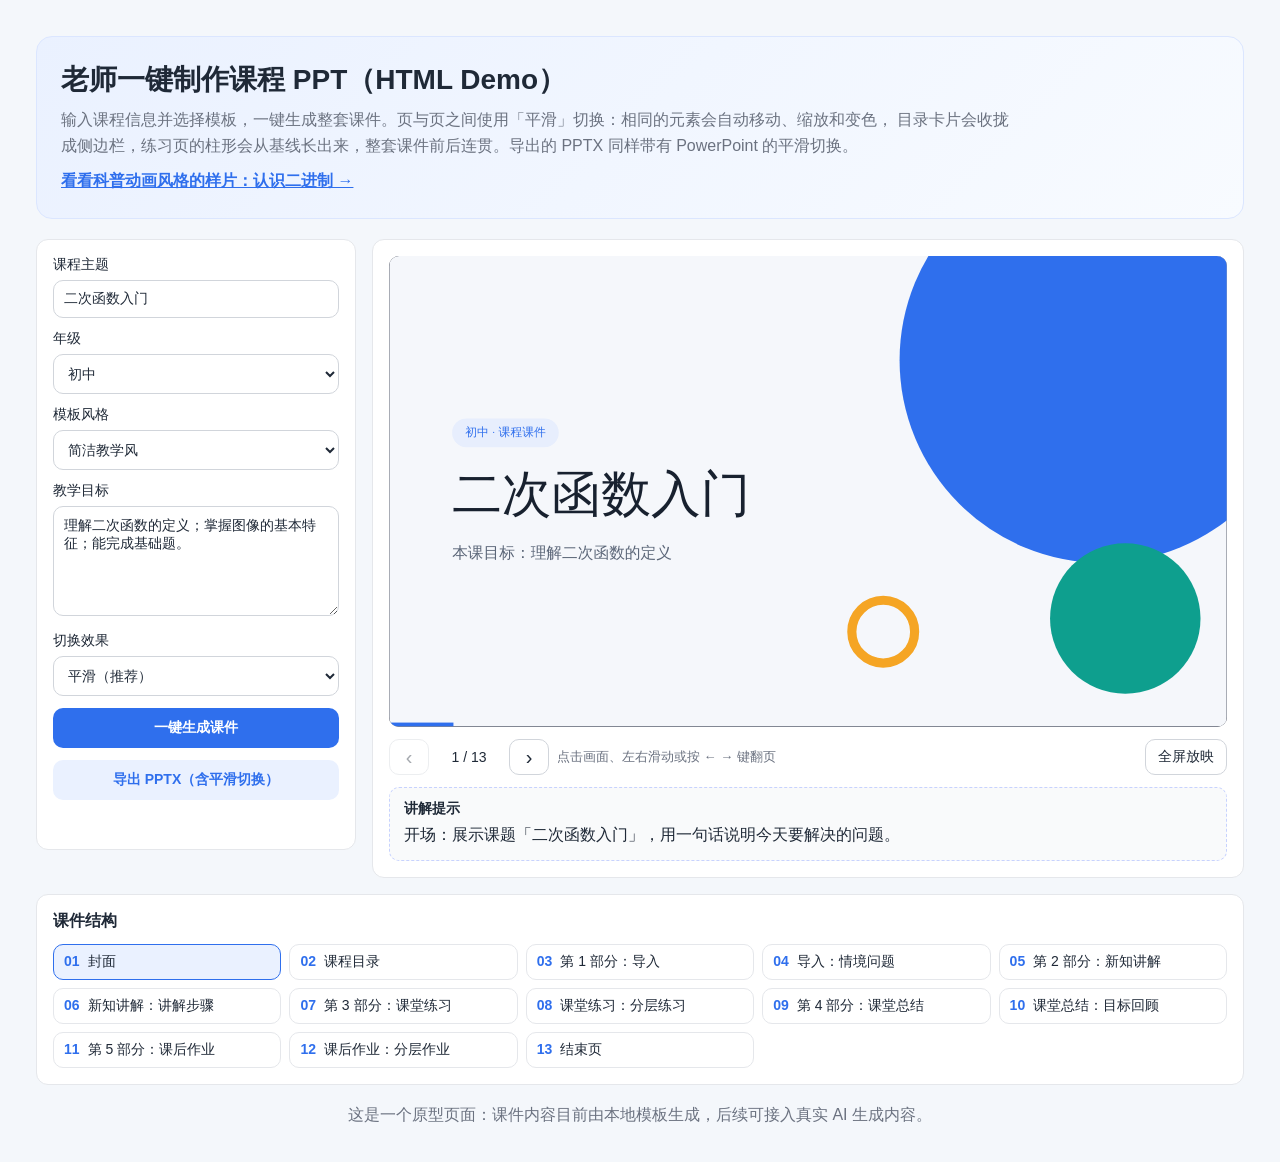
==== commit c2f4289c: "feat: add "认识二进制" motion-graphics sample in a science-video style A standalone sample (samples/binar" ====
--- a/index.html
+++ b/index.html
@@ -54,6 +54,15 @@
         max-width: 60em;
       }
 
+      .hero .sample-link {
+        margin-top: 10px;
+      }
+
+      .sample-link a {
+        color: var(--primary);
+        font-weight: 600;
+      }
+
       .layout {
         display: grid;
         grid-template-columns: minmax(260px, 320px) minmax(0, 1fr);
@@ -137,6 +146,25 @@
       .deck-viewport:focus-visible {
         outline: 3px solid var(--focus);
         outline-offset: 2px;
+      }
+
+      .check {
+        display: flex;
+        align-items: center;
+        gap: 8px;
+        margin: 0;
+        font-size: 14px;
+        cursor: pointer;
+      }
+
+      .check[hidden] {
+        display: none;
+      }
+
+      .check input {
+        width: 16px;
+        height: 16px;
+        margin: 0;
       }
 
       .status {
@@ -352,6 +380,7 @@
           输入课程信息并选择模板，一键生成整套课件。页与页之间使用「平滑」切换：相同的元素会自动移动、缩放和变色，
           目录卡片会收拢成侧边栏，练习页的柱形会从基线长出来，整套课件前后连贯。导出的 PPTX 同样带有 PowerPoint 的平滑切换。
         </p>
+        <p class="sample-link"><a href="samples/binary/">看看科普动画风格的样片：认识二进制 →</a></p>
       </section>
 
       <section class="layout">
@@ -393,9 +422,14 @@
             </select>
           </div>
 
+          <label class="check" id="ai-option" hidden>
+            <input id="use-ai" type="checkbox" checked />
+            用 AI 生成课件正文
+          </label>
+
           <button class="btn" id="generate" type="submit">一键生成课件</button>
           <button class="btn secondary" id="export" type="button">导出 PPTX（含平滑切换）</button>
-          <p class="status" id="export-status" role="status" aria-live="polite"></p>
+          <p class="status" id="status" role="status" aria-live="polite"></p>
         </form>
 
         <article class="card player">
@@ -447,11 +481,16 @@
       const nextBtn = document.getElementById("next");
       const fullscreenBtn = document.getElementById("fullscreen");
       const exportBtn = document.getElementById("export");
-      const exportStatus = document.getElementById("export-status");
+      const statusLine = document.getElementById("status");
       const transitionSelect = document.getElementById("transition");
+      const generateBtn = document.getElementById("generate");
+      const aiOption = document.getElementById("ai-option");
+      const useAi = document.getElementById("use-ai");
 
       let outline = null;
       let scenes = [];
+      // 最近一次 AI 生成的正文；换模板、换年级时沿用，不重复调用 AI
+      let aiContent = null;
 
       const deck = new MorphDeck(viewport, {
         duration: 1200,
@@ -484,13 +523,17 @@
         );
       }
 
-      function generate({ keepPage = false } = {}) {
-        outline = CourseDeck.buildOutline({
+      function readForm() {
+        return {
           subject: document.getElementById("subject").value,
           grade: document.getElementById("grade").value,
           template: document.getElementById("template").value,
           goals: document.getElementById("goals").value,
-        });
+        };
+      }
+
+      function generate({ keepPage = false } = {}) {
+        outline = CourseDeck.buildOutline(readForm(), aiContent);
         scenes = CourseDeck.buildScenes(outline);
         const page = keepPage ? Math.max(deck.index, 0) : 0;
         renderSlideList();
@@ -498,12 +541,48 @@
         deck.load(page);
       }
 
-      form.addEventListener("submit", (event) => {
+      async function requestAi(input) {
+        const response = await fetch("api/generate", {
+          method: "POST",
+          headers: { "Content-Type": "application/json" },
+          body: JSON.stringify({ subject: input.subject, grade: input.grade, goals: input.goals }),
+        });
+        const data = await response.json().catch(() => ({}));
+        if (!response.ok) throw new Error(data.error || `服务器返回 ${response.status}`);
+        return data.content;
+      }
+
+      form.addEventListener("submit", async (event) => {
         event.preventDefault();
+        aiContent = null;
+        if (!aiOption.hidden && useAi.checked) {
+          generateBtn.disabled = true;
+          statusLine.textContent = "AI 正在编写课件内容，大约需要 10～30 秒……";
+          try {
+            aiContent = await requestAi(readForm());
+            statusLine.textContent = "已用 AI 生成课件正文，可以直接翻页查看。";
+          } catch (error) {
+            statusLine.textContent = `AI 生成失败（${error.message}），已改用本地模板。`;
+          } finally {
+            generateBtn.disabled = false;
+          }
+        } else {
+          statusLine.textContent = "";
+        }
         generate();
         viewport.focus({ preventScroll: true });
       });
 
+      // 页面由 server.js 提供且服务器配置了密钥时，才显示「用 AI 生成」选项
+      if (location.protocol.startsWith("http")) {
+        fetch("api/health")
+          .then((response) => (response.ok ? response.json() : null))
+          .then((data) => {
+            aiOption.hidden = !(data && data.ai);
+          })
+          .catch(() => {});
+      }
+
       // 换模板或年级时直接重新生成，并停留在当前页
       document.getElementById("template").addEventListener("change", () => generate({ keepPage: true }));
       document.getElementById("grade").addEventListener("change", () => generate({ keepPage: true }));
@@ -521,7 +600,7 @@
       exportBtn.addEventListener("click", async () => {
         const fileName = `${outline.subject.replace(/[\\/:*?"<>|]/g, "_")}.pptx`;
         exportBtn.disabled = true;
-        exportStatus.textContent = "正在生成 PPTX……";
+        statusLine.textContent = "正在生成 PPTX……";
         try {
           await PptxExport.download(scenes, {
             title: outline.subject,
@@ -529,12 +608,12 @@
             mode: deck.mode,
             duration: deck.duration,
           });
-          exportStatus.textContent =
+          statusLine.textContent =
             deck.mode === "morph"
               ? `已导出「${fileName}」。用 PowerPoint 2019 及以上版本或 Microsoft 365 放映，即可看到平滑切换。`
               : `已导出「${fileName}」。`;
         } catch (error) {
-          exportStatus.textContent = `导出失败：${error.message}`;
+          statusLine.textContent = `导出失败：${error.message}`;
         } finally {
           exportBtn.disabled = false;
         }
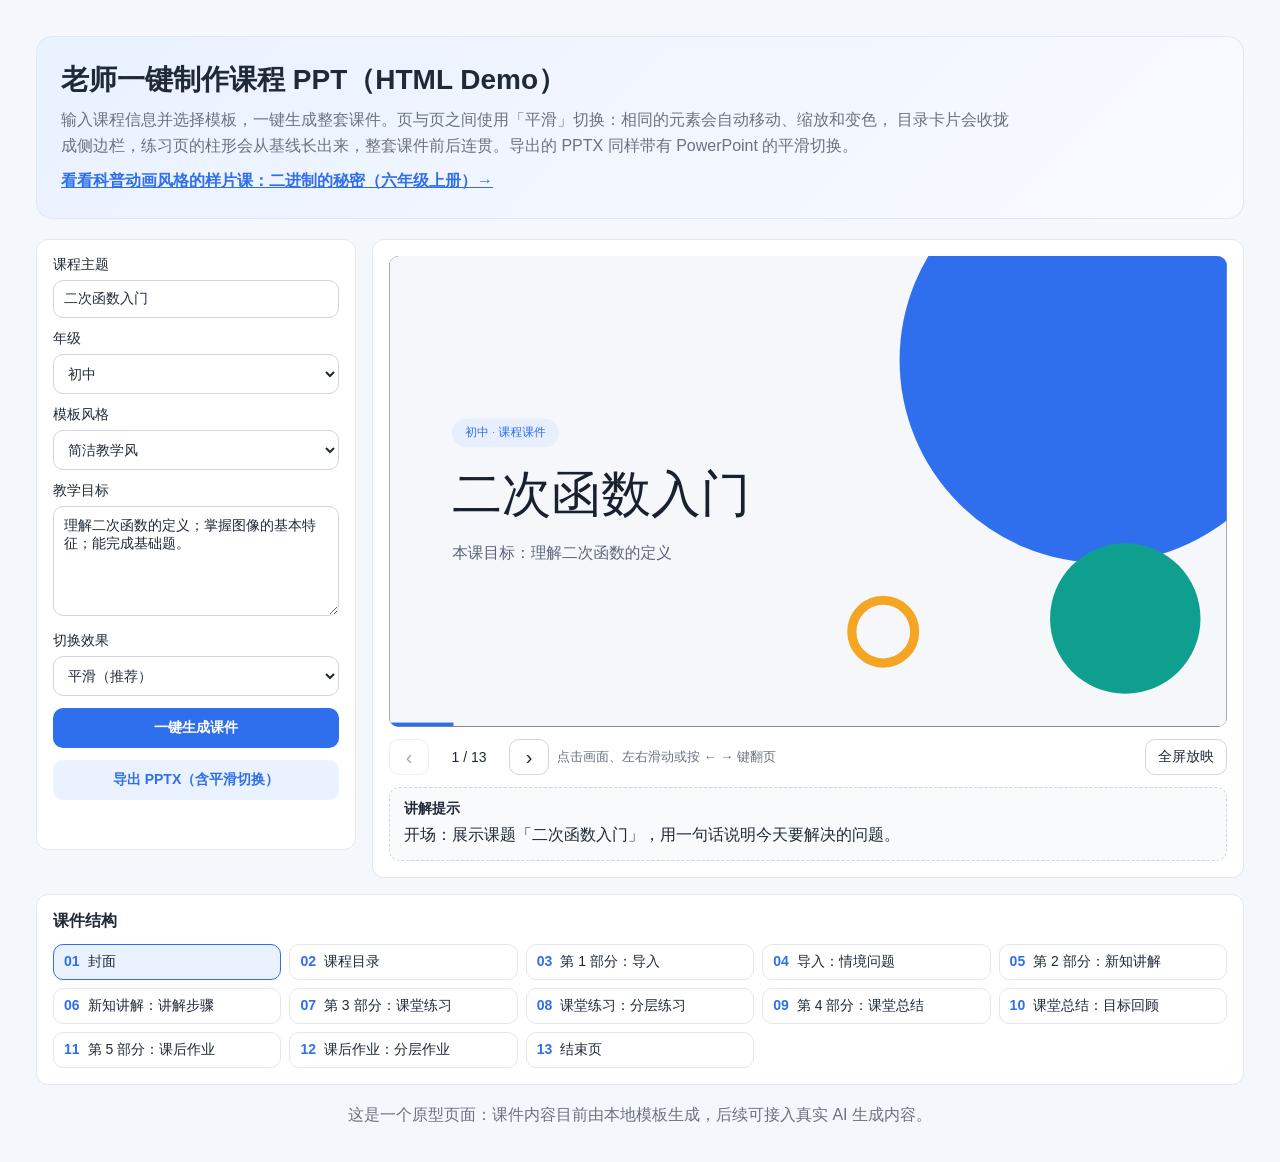
==== commit d96d8e1a: "feat: rebuild the binary sample as the textbook lesson 二进制的秘密 Rework samples/binary to follow the re" ====
--- a/index.html
+++ b/index.html
@@ -380,7 +380,7 @@
           输入课程信息并选择模板，一键生成整套课件。页与页之间使用「平滑」切换：相同的元素会自动移动、缩放和变色，
           目录卡片会收拢成侧边栏，练习页的柱形会从基线长出来，整套课件前后连贯。导出的 PPTX 同样带有 PowerPoint 的平滑切换。
         </p>
-        <p class="sample-link"><a href="samples/binary/">看看科普动画风格的样片：认识二进制 →</a></p>
+        <p class="sample-link"><a href="samples/binary/">看看科普动画风格的样片课：二进制的秘密（六年级上册）→</a></p>
       </section>
 
       <section class="layout">
